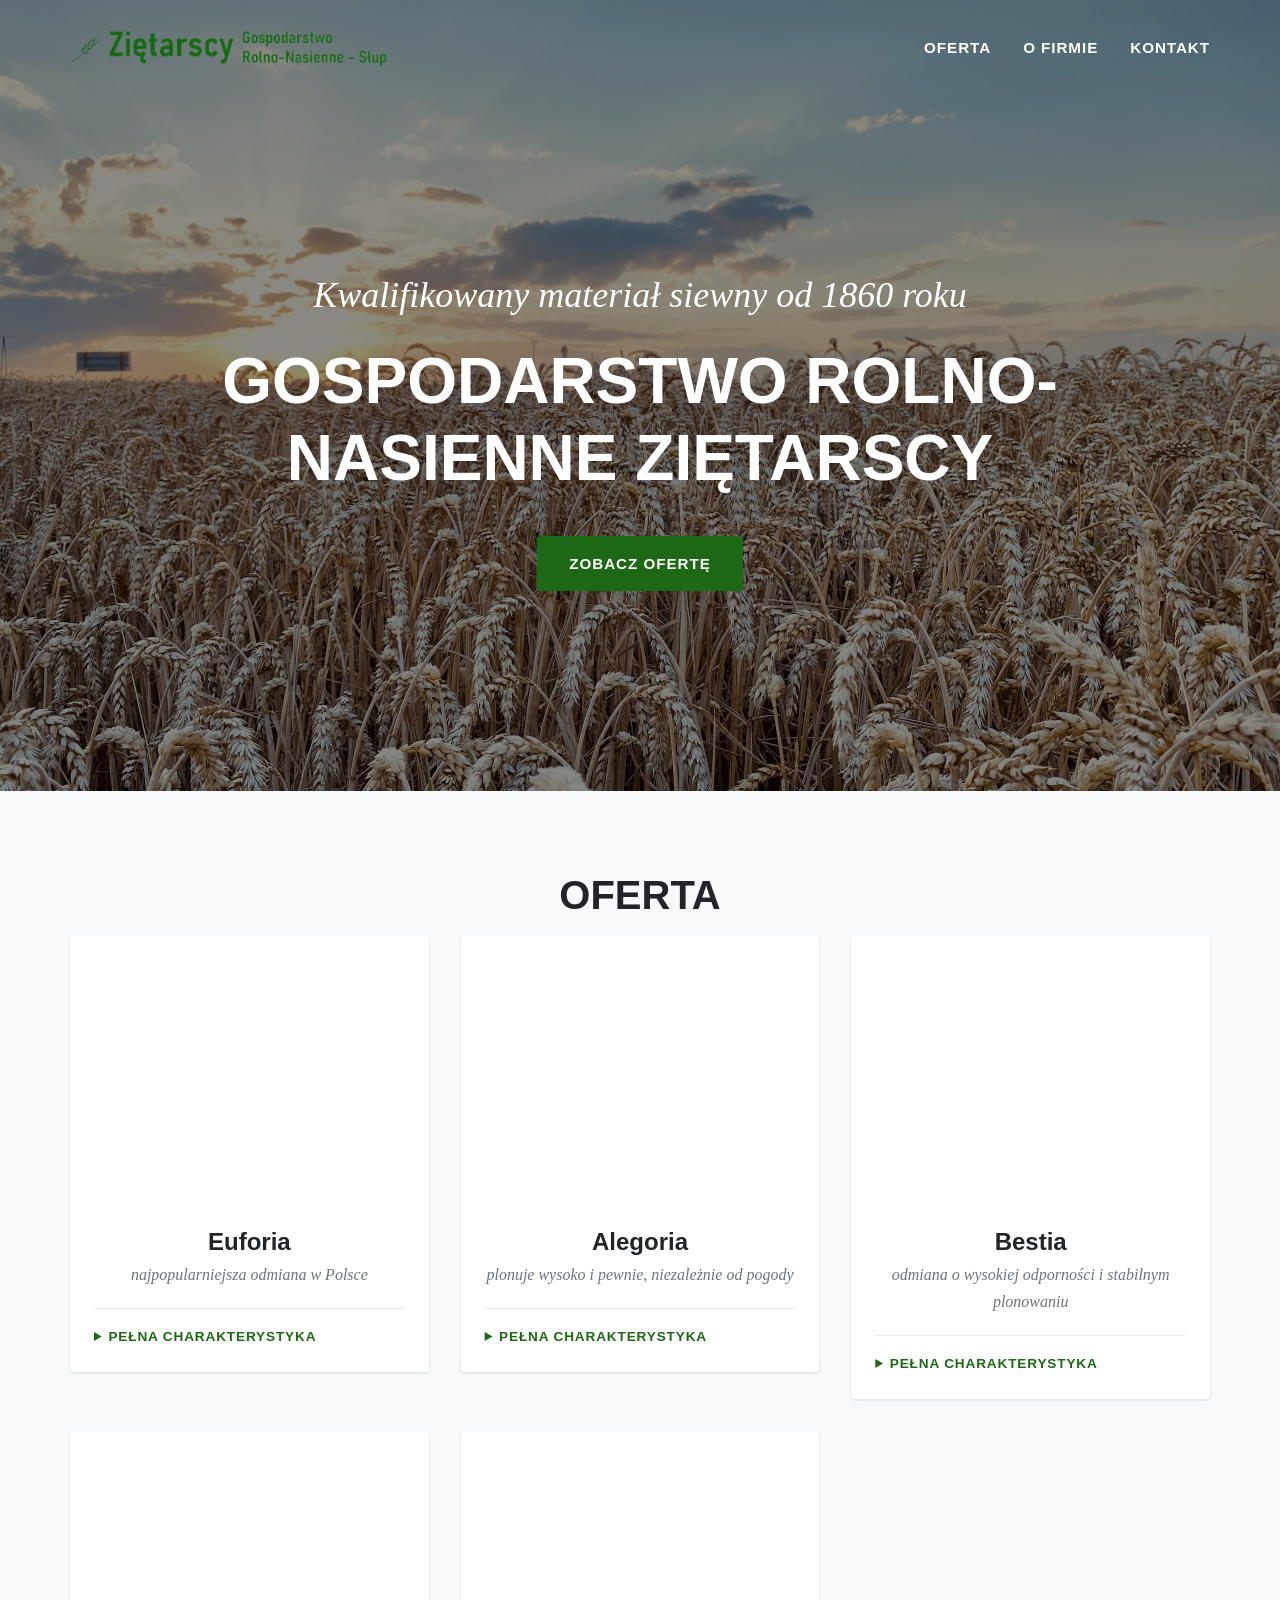
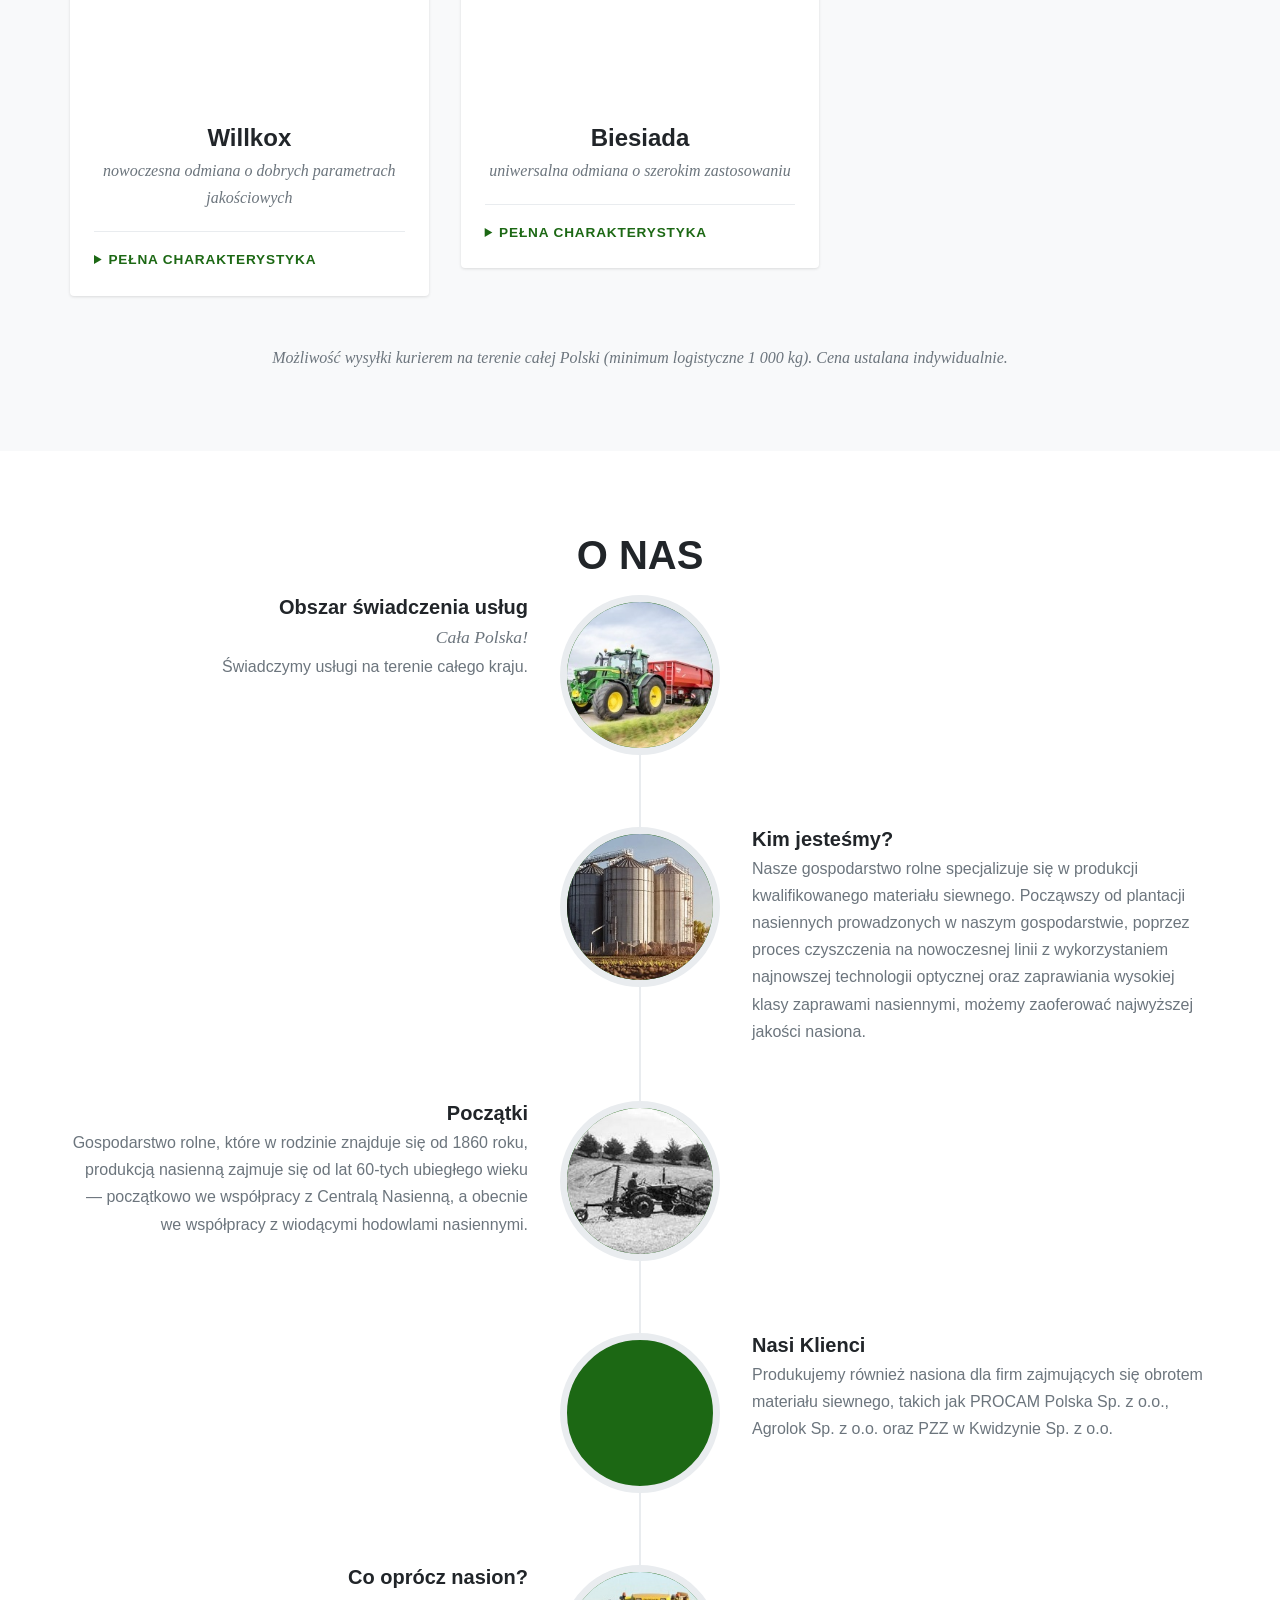
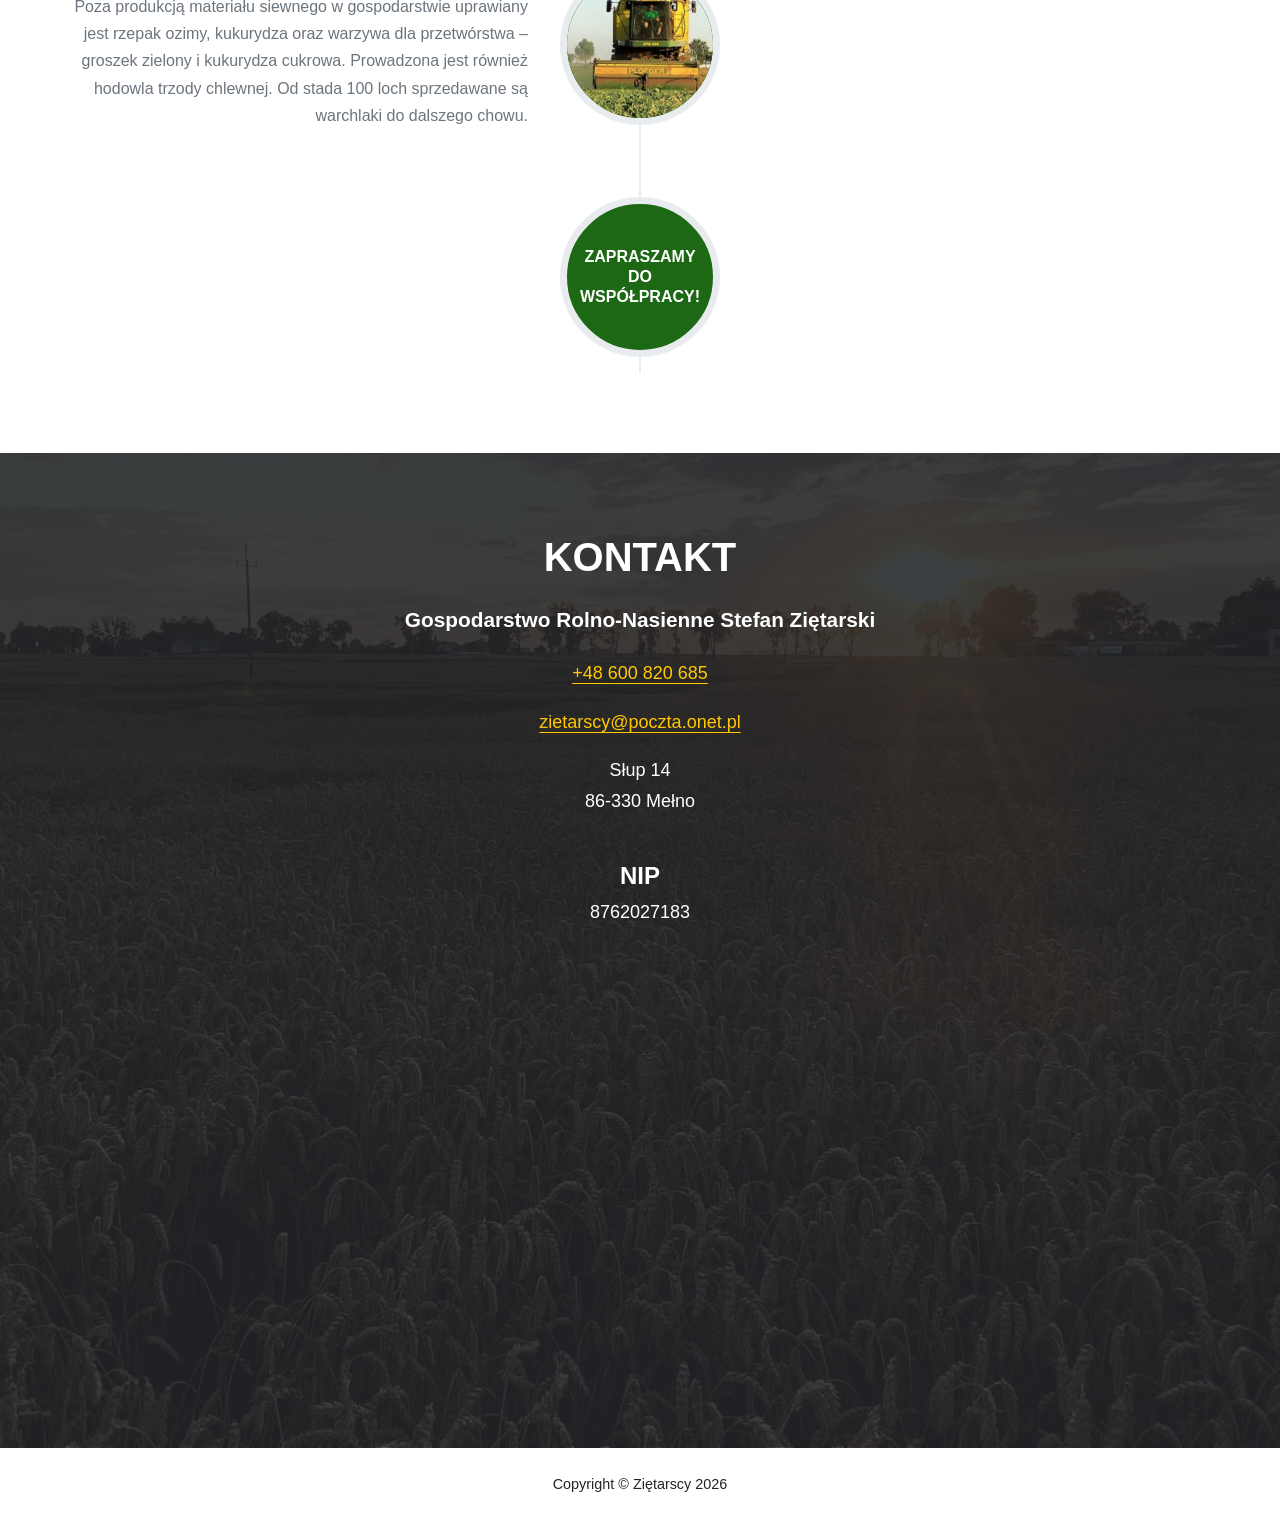
==== sites/client-2/index.html @ 47eb15d1 "Add client-1 and client-2." ====
<!DOCTYPE html>
<html lang="pl">
    <head>
        <meta charset="utf-8" />
        <meta name="viewport" content="width=device-width, initial-scale=1" />
        <meta
            http-equiv="Content-Security-Policy"
            content="default-src 'none'; img-src 'self'; style-src 'self' https://fonts.googleapis.com; font-src https://fonts.gstatic.com; script-src 'sha256-8TZc9z3IlDW+kh1U372kJ5DZhxP2zAfMg1Goc/mY4KI='; frame-src https://www.google.com; base-uri 'none'; form-action 'none'"
        />
        <title>Gospodarstwo Rolno-Nasienne Ziętarscy — kwalifikowany materiał siewny</title>
        <meta
            name="description"
            content="Kwalifikowany materiał siewny pszenicy ozimej — odmiany Euforia, Sova i Alegoria. Gospodarstwo rodzinne od 1860 roku, wysyłka kurierem na terenie całej Polski."
        />
        <link rel="canonical" href="https://nasiona-zietarscy.pl/" />

        <meta property="og:type" content="website" />
        <meta property="og:locale" content="pl_PL" />
        <meta property="og:site_name" content="Gospodarstwo Rolno-Nasienne Ziętarscy" />
        <meta property="og:title" content="Gospodarstwo Rolno-Nasienne Ziętarscy" />
        <meta
            property="og:description"
            content="Kwalifikowany materiał siewny pszenicy ozimej — odmiany Euforia, Sova i Alegoria. Wysyłka na terenie całej Polski."
        />
        <meta property="og:url" content="https://nasiona-zietarscy.pl/" />
        <meta property="og:image" content="https://nasiona-zietarscy.pl/assets/img/hero.jpg" />
        <meta name="twitter:card" content="summary_large_image" />

        <link rel="icon" href="favicon.svg" type="image/svg+xml" />
        <meta name="theme-color" content="#1c6814" />

        <link rel="preconnect" href="https://fonts.googleapis.com" />
        <link rel="preconnect" href="https://fonts.gstatic.com" crossorigin />
        <link
            rel="stylesheet"
            href="https://fonts.googleapis.com/css2?family=Montserrat:wght@400;700&amp;family=Roboto+Slab:wght@400&amp;display=swap"
        />
        <link rel="stylesheet" href="assets/css/styles.css" />
    </head>
    <body id="page-top">
        <a class="skip-link" href="#tresc">Przejdź do treści</a>

        <header class="site-header" id="mainNav">
            <div class="container site-header__inner">
                <a class="brand" href="#page-top">
                    <img
                        src="assets/img/logo.png"
                        width="400"
                        height="45"
                        alt="Gospodarstwo Rolno-Nasienne Ziętarscy"
                    />
                </a>
                <button
                    class="nav-toggle"
                    type="button"
                    aria-expanded="false"
                    aria-controls="mainMenu"
                    aria-label="Otwórz menu"
                >
                    <span>Menu</span>
                    <svg class="nav-toggle__icon" viewBox="0 0 24 24" aria-hidden="true" focusable="false">
                        <path d="M3 6h18M3 12h18M3 18h18" />
                    </svg>
                </button>
                <nav id="mainMenu" class="site-nav" aria-label="Menu główne">
                    <ul>
                        <li><a href="#oferta">Oferta</a></li>
                        <li><a href="#o-firmie">O firmie</a></li>
                        <li><a href="#kontakt">Kontakt</a></li>
                    </ul>
                </nav>
            </div>
        </header>

        <main id="tresc">
            <section class="masthead">
                <div class="container">
                    <p class="masthead__subheading">Kwalifikowany materiał siewny od 1860 roku</p>
                    <h1 class="masthead__heading">Gospodarstwo Rolno-Nasienne Ziętarscy</h1>
                    <a class="btn" href="#oferta">Zobacz ofertę</a>
                </div>
            </section>

            <section class="section section--light" id="oferta">
                <div class="container">
                    <h2 class="section__heading">Oferta</h2>

                    <ul class="offer">
                        <li class="offer__item">
                            <div class="offer__media">
                                <img
                                    src="assets/img/oferta/euforia.jpg"
                                    width="900"
                                    height="675"
                                    loading="lazy"
                                    decoding="async"
                                    alt="Łan pszenicy ozimej odmiany Euforia"
                                />
                            </div>
                            <div class="offer__body">
                                <h3 class="offer__name">Euforia</h3>
                                <p class="offer__lead">najpopularniejsza odmiana w Polsce</p>
                                <details class="offer__details">
                                    <summary>Pełna charakterystyka</summary>
                                    <ul class="offer__specs">
                                        <li>Doskonałe plonowanie</li>
                                        <li>Rewelacyjna zimotrwałość (5,5–6)</li>
                                        <li>Jakość E/A- stabilna także podczas mokrych żniw</li>
                                        <li>Tolerancyjna na wczesny i opóźniony termin siewu</li>
                                        <li>Bardzo dobra odporność na wyleganie</li>
                                        <li>Ziarno ciężkie, dobrze wyrównane</li>
                                        <li>Odporna na porastanie</li>
                                    </ul>
                                </details>
                            </div>
                        </li>

                        <li class="offer__item">
                            <div class="offer__media">
                                <img
                                    src="assets/img/oferta/alegoria.jpg"
                                    width="900"
                                    height="675"
                                    loading="lazy"
                                    decoding="async"
                                    alt="Łan pszenicy ozimej odmiany Alegoria"
                                />
                            </div>
                            <div class="offer__body">
                                <h3 class="offer__name">Alegoria</h3>
                                <p class="offer__lead">plonuje wysoko i pewnie, niezależnie od pogody</p>
                                <details class="offer__details">
                                    <summary>Pełna charakterystyka</summary>
                                    <ul class="offer__specs">
                                        <li>Lider plonowania – numer 1 w intensywnej uprawie w badaniach COBORU 2023</li>
                                        <li>Odporna na kaprysy pogody – świetnie znosi suszę i upały</li>
                                        <li>Zdrowa od kłosa po korzeń – wysoka odporność na choroby zbóż</li>
                                        <li>Mocna słoma, brak wylegania – stabilny zbiór w każdych warunkach</li>
                                        <li>Piękne, grube ziarno – wysoka MTZ i doskonałe parametry jakościowe</li>
                                        <li>Bogata w gluten i białko – idealna dla młynarzy i piekarzy</li>
                                        <li>Prosta w prowadzeniu – stabilny rozwój, równomierne dojrzewanie</li>
                                    </ul>
                                </details>
                            </div>
                        </li>

                        <li class="offer__item">
                            <div class="offer__media">
                                <img
                                    src="assets/img/oferta/bestia.jpg"
                                    width="900"
                                    height="675"
                                    loading="lazy"
                                    decoding="async"
                                    alt="Łan pszenicy ozimej odmiany Bestia"
                                />
                            </div>
                            <div class="offer__body">
                                <h3 class="offer__name">Bestia</h3>
                                <p class="offer__lead">odmiana o wysokiej odporności i stabilnym plonowaniu</p>
                                <details class="offer__details">
                                    <summary>Pełna charakterystyka</summary>
                                    <ul class="offer__specs">
                                        <li>Plon: bardzo wysoki — w doświadczeniach COBORU 2025 osiągnęła 107% wzorca zarówno na A1, jak i A2; w doświadczeniach regionalnych 2024 zdarzały się wyniki nawet 120–140% wzorca</li>
                                        <li>Zimotrwałość: 4/9</li>
                                        <li>MTZ: około 49–51 g, czyli bardzo grube ziarno</li>
                                        <li>Zdrowotność: szczególnie dobrze wygląda rdza żółta (7/9); mączniak, septoriozy i brunatna plamistość są na poziomie około 6/9</li>
                                        <li>Wyleganie: ocena około 3/9</li>
                                        <li>Wysokość: około 102–104 cm</li>
                                        <li>Siew opóźniony: tak, odmiana jest do niego przydatna</li>
                                        <li>Po kukurydzy: również polecana</li>
                                        <li>Chlorotoluron: odporna/tolerancyjna, co daje dodatkową opcję w ochronie herbicydowej</li>
                                    </ul>
                                </details>
                            </div>
                        </li>

                        <li class="offer__item">
                            <div class="offer__media">
                                <img
                                    src="assets/img/oferta/willkox.jpg"
                                    width="900"
                                    height="675"
                                    loading="lazy"
                                    decoding="async"
                                    alt="Łan pszenicy ozimej odmiany Willkox"
                                />
                            </div>
                            <div class="offer__body">
                                <h3 class="offer__name">Willkox</h3>
                                <p class="offer__lead">nowoczesna odmiana o dobrych parametrach jakościowych</p>
                                <details class="offer__details">
                                    <summary>Pełna charakterystyka</summary>
                                    <ul class="offer__specs">
                                        <li>Typ: pszenica ozima, jakościowa A</li>
                                        <li>Płonowanie: bardzo wysokie; w niemieckich doświadczeniach BSA/BSV osiągała wyniki do ok. 11,1 t/ha, a w części lokalizacji ponad wzorzec</li>
                                        <li>Zdrowotność: mocna strona odmiany — szczególnie rdza żółta i mączniak, dobrze wypada też pod względem septoriozy</li>
                                        <li>Wyleganie: dobra odporność</li>
                                        <li>Dojrzewanie: średnie</li>
                                        <li>Krzewienie/kłoszenie: średnie</li>
                                        <li>MTZ: ok. 43,9 g</li>
                                    </ul>
                                </details>
                            </div>
                        </li>

                        <li class="offer__item">
                            <div class="offer__media">
                                <img
                                    src="assets/img/oferta/biesiada.jpg"
                                    width="900"
                                    height="675"
                                    loading="lazy"
                                    decoding="async"
                                    alt="Łan pszenicy ozimej odmiany Biesiada"
                                />
                            </div>
                            <div class="offer__body">
                                <h3 class="offer__name">Biesiada</h3>
                                <p class="offer__lead">uniwersalna odmiana o szerokim zastosowaniu</p>
                                <details class="offer__details">
                                    <summary>Pełna charakterystyka</summary>
                                    <ul class="offer__specs">
                                        <li>Mrozoodporność: 5,5/9 – bardzo wysoka</li>
                                        <li>Grupa A – pszenica jakościowa, młynarsko-piekarska</li>
                                        <li>Wysoka tolerancja na zakwaszenie gleby – duży plus na słabszych stanowiskach</li>
                                        <li>Rośliny ok. 95 cm, ze sprężystą, mocną słomą</li>
                                        <li>Dobra zdrowotność i gen Pch1, związany z odpornością na łamliwość podstawy źdźbła</li>
                                        <li>MTZ ok. 50 g i dobra odporność ziarna na osypywanie</li>
                                        <li>Deklarowana zawartość białka powyżej 13%</li>
                                        <li>Zalecana obsada w terminie optymalnym: 300–350 ziaren/m², czyli orientacyjnie 150–180 kg/ha przy podanym przez hodowcę MTZ</li>
                                    </ul>
                                </details>
                            </div>
                        </li>
                    </ul>

                    <p class="offer__note">
                        Możliwość wysyłki kurierem na terenie całej Polski (minimum logistyczne 1 000 kg). Cena ustalana
                        indywidualnie.
                    </p>
                </div>
            </section>

            <section class="section" id="o-firmie">
                <div class="container">
                    <h2 class="section__heading">O nas</h2>

                    <ul class="timeline">
                        <li class="timeline__item">
                            <div class="timeline__image">
                                <img
                                    src="assets/img/about/1.jpg"
                                    width="240"
                                    height="240"
                                    loading="lazy"
                                    decoding="async"
                                    alt="Pole uprawne gospodarstwa"
                                />
                            </div>
                            <div class="timeline__panel">
                                <h3>Obszar świadczenia usług</h3>
                                <p class="timeline__subheading">Cała Polska!</p>
                                <p>Świadczymy usługi na terenie całego kraju.</p>
                            </div>
                        </li>

                        <li class="timeline__item">
                            <div class="timeline__image">
                                <img
                                    src="assets/img/about/2.jpg"
                                    width="240"
                                    height="240"
                                    loading="lazy"
                                    decoding="async"
                                    alt="Linia czyszczenia materiału siewnego"
                                />
                            </div>
                            <div class="timeline__panel">
                                <h3>Kim jesteśmy?</h3>
                                <p>
                                    Nasze gospodarstwo rolne specjalizuje się w produkcji kwalifikowanego materiału siewnego.
                                    Począwszy od plantacji nasiennych prowadzonych w naszym gospodarstwie, poprzez proces
                                    czyszczenia na nowoczesnej linii z wykorzystaniem najnowszej technologii optycznej oraz
                                    zaprawiania wysokiej klasy zaprawami nasiennymi, możemy zaoferować najwyższej jakości
                                    nasiona.
                                </p>
                            </div>
                        </li>

                        <li class="timeline__item">
                            <div class="timeline__image">
                                <img
                                    src="assets/img/about/3.jpg"
                                    width="240"
                                    height="240"
                                    loading="lazy"
                                    decoding="async"
                                    alt="Zabudowania gospodarstwa"
                                />
                            </div>
                            <div class="timeline__panel">
                                <h3>Początki</h3>
                                <p>
                                    Gospodarstwo rolne, które w rodzinie znajduje się od 1860 roku, produkcją nasienną zajmuje
                                    się od lat 60-tych ubiegłego wieku — początkowo we współpracy z Centralą Nasienną, a
                                    obecnie we współpracy z wiodącymi hodowlami nasiennymi.
                                </p>
                            </div>
                        </li>

                        <li class="timeline__item">
                            <div class="timeline__image">
                                <img
                                    src="assets/img/about/4.jpg"
                                    width="240"
                                    height="240"
                                    loading="lazy"
                                    decoding="async"
                                    alt="Worki z kwalifikowanym materiałem siewnym"
                                />
                            </div>
                            <div class="timeline__panel">
                                <h3>Nasi Klienci</h3>
                                <p>
                                    Produkujemy również nasiona dla firm zajmujących się obrotem materiału siewnego, takich jak
                                    PROCAM Polska Sp. z o.o., Agrolok Sp. z o.o. oraz PZZ w Kwidzynie Sp. z o.o.
                                </p>
                            </div>
                        </li>

                        <li class="timeline__item">
                            <div class="timeline__image">
                                <img
                                    src="assets/img/about/5.jpg"
                                    width="240"
                                    height="240"
                                    loading="lazy"
                                    decoding="async"
                                    alt="Uprawy towarzyszące w gospodarstwie"
                                />
                            </div>
                            <div class="timeline__panel">
                                <h3>Co oprócz nasion?</h3>
                                <p>
                                    Poza produkcją materiału siewnego w gospodarstwie uprawiany jest rzepak ozimy, kukurydza
                                    oraz warzywa dla przetwórstwa – groszek zielony i kukurydza cukrowa. Prowadzona jest
                                    również hodowla trzody chlewnej. Od stada 100 loch sprzedawane są warchlaki do dalszego
                                    chowu.
                                </p>
                            </div>
                        </li>

                        <li class="timeline__item timeline__item--final">
                            <p class="timeline__image timeline__image--text">Zapraszamy do współpracy!</p>
                        </li>
                    </ul>
                </div>
            </section>

            <section class="section section--dark" id="kontakt">
                <div class="container">
                    <h2 class="section__heading">Kontakt</h2>

                    <address class="contact">
                        <p class="contact__name">Gospodarstwo Rolno-Nasienne Stefan Ziętarski</p>
                        <p><a href="tel:+48600820685">+48 600 820 685</a></p>
                        <p><a href="mailto:zietarscy@poczta.onet.pl">zietarscy@poczta.onet.pl</a></p>
                        <p>Słup 14<br />86-330 Mełno</p>
                    </address>

                    <p class="contact__nip"><span>NIP</span> 8762027183</p>

                    <iframe
                        class="contact__map"
                        title="Mapa dojazdu — Gospodarstwo Rolno-Nasienne Ziętarscy, Słup 14, 86-330 Mełno"
                        src="https://www.google.com/maps/embed?pb=!1m18!1m12!1m3!1d223395.69588843483!2d18.939887489796902!3d53.46920288747239!2m3!1f0!2f0!3f0!3m2!1i1024!2i768!4f13.1!3m3!1m2!1s0x471d32e5555227f1%3A0x591401de04b7b78!2sZi%C4%99tarski%20Stefan.%20Gospodarstwo%20rolne!5e0!3m2!1sen!2spl!4v1653855276196!5m2!1sen!2spl"
                        width="100%"
                        height="400"
                        loading="lazy"
                        allowfullscreen
                        referrerpolicy="no-referrer-when-downgrade"
                    ></iframe>
                </div>
            </section>
        </main>

        <footer class="site-footer">
            <div class="container">
                <p>Copyright &copy; Ziętarscy 2026</p>
            </div>
        </footer>

        <script type="application/ld+json">
            {
                "@context": "https://schema.org",
                "@type": "LocalBusiness",
                "name": "Gospodarstwo Rolno-Nasienne Stefan Ziętarski",
                "url": "https://nasiona-zietarscy.pl/",
                "image": "https://nasiona-zietarscy.pl/assets/img/hero.jpg",
                "telephone": "+48600820685",
                "email": "zietarscy@poczta.onet.pl",
                "vatID": "PL8762027183",
                "taxID": "8762027183",
                "address": {
                    "@type": "PostalAddress",
                    "streetAddress": "Słup 14",
                    "postalCode": "86-330",
                    "addressLocality": "Mełno",
                    "addressCountry": "PL"
                },
                "areaServed": "PL",
                "description": "Produkcja kwalifikowanego materiału siewnego pszenicy ozimej."
            }
        </script>

        <script>
            const header = document.getElementById("mainNav");
            const toggle = document.querySelector(".nav-toggle");
            const nav = document.getElementById("mainMenu");
            const links = [...nav.querySelectorAll("a")];

            toggle.addEventListener("click", () => {
                const open = nav.classList.toggle("is-open");
                toggle.setAttribute("aria-expanded", String(open));
                toggle.setAttribute("aria-label", open ? "Zamknij menu" : "Otwórz menu");
            });

            links.forEach((link) =>
                link.addEventListener("click", () => {
                    nav.classList.remove("is-open");
                    toggle.setAttribute("aria-expanded", "false");
                    toggle.setAttribute("aria-label", "Otwórz menu");
                })
            );

            const onScroll = () => header.classList.toggle("is-scrolled", window.scrollY > 100);
            onScroll();
            window.addEventListener("scroll", onScroll, { passive: true });

            const sections = links.map((link) => document.querySelector(link.hash)).filter(Boolean);

            const spy = new IntersectionObserver(
                (entries) => {
                    entries
                        .filter((entry) => entry.isIntersecting)
                        .forEach((entry) => {
                            links.forEach((link) =>
                                link.classList.toggle("is-active", link.hash === `#${entry.target.id}`)
                            );
                        });
                },
                { rootMargin: "-50% 0px -50% 0px" }
            );

            sections.forEach((section) => spy.observe(section));
        </script>
    </body>
</html>
---- sites/client-2/assets/css/styles.css ----
/* Gospodarstwo Rolno-Nasienne Ziętarscy — single stylesheet, no framework */

/* Montserrat + Roboto Slab are loaded from Google Fonts in the page <head>. */

/* ---------- Tokens ---------- */
:root {
    --dark: #212529;
    --green: #1c6814;
    --green-bright: #278f1c;
    --gold: #ffc800;
    --light: #f8f9fa;
    --muted: #6c757d;
    --border: #e9ecef;
    --text: #212529;
    --header-h: 4.5rem;

    --font-head: "Montserrat", -apple-system, BlinkMacSystemFont, "Segoe UI", Roboto, Arial, sans-serif;
    --font-serif: "Roboto Slab", Georgia, "Times New Roman", serif;
}

/* ---------- Base ---------- */
*,
*::before,
*::after {
    box-sizing: border-box;
}

html {
    scroll-behavior: smooth;
    scroll-padding-top: var(--header-h);
    -webkit-text-size-adjust: 100%;
}

body {
    margin: 0;
    font-family: var(--font-head);
    font-size: 1rem;
    line-height: 1.7;
    color: var(--text);
    background: #fff;
    overflow-x: hidden;
}

img {
    max-width: 100%;
    height: auto;
    display: block;
}

a {
    color: var(--green);
}

h1,
h2,
h3 {
    font-family: var(--font-head);
    font-weight: 700;
    line-height: 1.2;
    margin: 0 0 1rem;
}

.container {
    width: min(100% - 2rem, 1140px);
    margin-inline: auto;
}

.skip-link {
    position: absolute;
    left: -9999px;
    top: 0;
    z-index: 200;
    padding: 0.75rem 1.25rem;
    background: var(--gold);
    color: var(--dark);
    font-weight: 700;
    text-decoration: none;
}

.skip-link:focus {
    left: 0;
}

:focus-visible {
    outline: 3px solid var(--gold);
    outline-offset: 3px;
}

.btn {
    display: inline-block;
    padding: 0.9rem 2rem;
    border-radius: 0.2rem;
    background: var(--green);
    color: #fff;
    font-weight: 700;
    font-size: 0.95rem;
    letter-spacing: 0.0625em;
    text-transform: uppercase;
    text-decoration: none;
    transition: background-color 0.2s ease-in-out;
}

.btn:hover {
    background: var(--green-bright);
}

/* ---------- Header ---------- */
.site-header {
    position: fixed;
    inset: 0 0 auto 0;
    z-index: 100;
    background: var(--dark);
    transition: background-color 0.3s ease-in-out, padding 0.3s ease-in-out;
}

.site-header__inner {
    display: flex;
    flex-wrap: wrap;
    align-items: center;
    justify-content: space-between;
    gap: 1rem;
    min-height: var(--header-h);
}

.brand img {
    width: clamp(9rem, 45vw, 13rem);
    height: auto;
    transition: height 0.3s ease-in-out;
}

.nav-toggle {
    display: inline-flex;
    align-items: center;
    gap: 0.5rem;
    padding: 0.6rem 0.9rem;
    border: 0;
    border-radius: 0.2rem;
    background: var(--green);
    color: #fff;
    font: inherit;
    font-size: 0.8rem;
    font-weight: 700;
    text-transform: uppercase;
    cursor: pointer;
}

.nav-toggle__icon {
    width: 1.1rem;
    height: 1.1rem;
    fill: none;
    stroke: currentColor;
    stroke-width: 2;
    stroke-linecap: round;
}

.site-nav {
    display: none;
    flex-basis: 100%;
}

.site-nav.is-open {
    display: block;
}

.site-nav ul {
    list-style: none;
    margin: 0;
    padding: 0 0 1rem;
}

.site-nav a {
    display: block;
    padding: 0.75rem 0;
    color: #fff;
    font-weight: 700;
    font-size: 0.95rem;
    letter-spacing: 0.0625em;
    text-transform: uppercase;
    text-decoration: none;
    transition: color 0.2s ease-in-out;
}

.site-nav a:hover,
.site-nav a.is-active {
    color: var(--gold);
}

@media (min-width: 62em) {
    .site-header {
        background: transparent;
        padding-block: 0.75rem;
    }

    .site-header.is-scrolled {
        background: var(--dark);
        padding-block: 0;
    }

    .brand img {
        width: auto;
        height: 2.25rem;
    }

    .site-header.is-scrolled .brand img {
        height: 1.75rem;
    }

    .nav-toggle {
        display: none;
    }

    .site-nav {
        display: block;
        flex-basis: auto;
    }

    .site-nav ul {
        display: flex;
        gap: 2rem;
        padding: 0;
    }

    .site-nav a {
        padding: 0;
    }
}

/* ---------- Masthead ---------- */
.masthead {
    padding: calc(var(--header-h) + 5rem) 0 5rem;
    text-align: center;
    color: #fff;
    background-color: var(--dark);
    background-image: linear-gradient(rgb(0 0 0 / 45%), rgb(0 0 0 / 45%)), url("../img/hero.jpg");
    background-position: center;
    background-size: cover;
}

.masthead__subheading {
    margin: 0 0 1.5rem;
    font-family: var(--font-serif);
    font-style: italic;
    font-size: clamp(1.15rem, 3vw, 2.25rem);
    line-height: 1.3;
}

.masthead__heading {
    margin: 0 0 2.5rem;
    font-size: clamp(1.9rem, 6vw, 4rem);
    text-transform: uppercase;
}

@media (min-width: 62em) {
    .masthead {
        padding: 17rem 0 12.5rem;
    }
}

/* ---------- Sections ---------- */
.section {
    padding: 5rem 0;
}

.section--light {
    background: var(--light);
}

.section__heading {
    margin: 0 0 1rem;
    font-size: clamp(1.75rem, 4vw, 2.5rem);
    text-align: center;
    text-transform: uppercase;
}

/* ---------- Offer ---------- */
.offer {
    display: grid;
    grid-template-columns: repeat(auto-fit, minmax(min(100%, 18rem), 1fr));
    /* start, not stretch: expanding one card must not pad out its row neighbours */
    align-items: start;
    gap: 2rem;
    margin: 0;
    padding: 0;
    list-style: none;
}

.offer__item {
    position: relative;
    display: flex;
    flex-direction: column;
    cursor: pointer;
    background: #fff;
    border-radius: 0.25rem;
    overflow: hidden;
    box-shadow: 0 1px 3px rgb(0 0 0 / 12%);
}

/* clips the hover zoom so it cannot spill onto the card text */
.offer__media {
    overflow: hidden;
}

.offer__item img {
    width: 100%;
    aspect-ratio: 4 / 3;
    object-fit: cover;
    transition: transform 0.3s ease-in-out;
}

.offer__item:hover img {
    transform: scale(1.04);
}

.offer__body {
    padding: 1.5rem;
}

.offer__name {
    margin: 0 0 0.25rem;
    font-size: 1.5rem;
    text-align: center;
}

.offer__lead {
    margin: 0 0 1.25rem;
    font-family: var(--font-serif);
    font-style: italic;
    color: var(--muted);
    text-align: center;
}

.offer__details {
    border-top: 1px solid var(--border);
    padding-top: 1rem;
}

.offer__details summary {
    cursor: pointer;
    font-weight: 700;
    font-size: 0.85rem;
    letter-spacing: 0.0625em;
    text-transform: uppercase;
    color: var(--green);
}

/* stretches the summary's hit area over the whole card, so any click toggles it */
.offer__details summary::after {
    content: '';
    position: absolute;
    inset: 0;
}

.offer__item:hover summary,
.offer__details summary:focus-visible {
    color: var(--green-bright);
}

.offer__specs {
    /* lifted above the card-wide hit area so the text stays selectable */
    position: relative;
    z-index: 1;
    margin: 1rem 0 0;
    padding-left: 1.25rem;
    font-size: 0.95rem;
    cursor: auto;
}

.offer__specs li::marker {
    color: var(--green);
}

.offer__specs li + li {
    margin-top: 0.5rem;
}

.offer__note {
    margin: 3rem 0 0;
    font-family: var(--font-serif);
    font-style: italic;
    text-align: center;
    color: var(--muted);
}

/* ---------- Timeline ---------- */
.timeline {
    position: relative;
    margin: 0;
    padding: 0;
    list-style: none;
}

.timeline::before {
    content: "";
    position: absolute;
    top: 0;
    bottom: 0;
    left: 2.5rem;
    width: 2px;
    margin-left: -1px;
    background: var(--border);
}

.timeline__item {
    position: relative;
    min-height: 5rem;
    margin-bottom: 3rem;
    padding-left: 6.5rem;
}

.timeline__item:last-child {
    margin-bottom: 0;
}

.timeline__image {
    position: absolute;
    top: 0;
    left: 0;
    width: 5rem;
    height: 5rem;
    border: 7px solid var(--border);
    border-radius: 50%;
    overflow: hidden;
    background: var(--green);
}

.timeline__image img {
    width: 100%;
    height: 100%;
    object-fit: cover;
}

.timeline__panel h3 {
    margin: 0 0 0.25rem;
    font-size: 1.25rem;
}

.timeline__subheading {
    margin: 0 0 0.75rem;
    font-family: var(--font-serif);
    font-style: italic;
    color: var(--green);
    font-size: 1.1rem;
}

.timeline__panel p {
    margin: 0;
    color: var(--muted);
}

.timeline__item--final {
    padding-left: 0;
}

.timeline__image--text {
    position: static;
    display: flex;
    align-items: center;
    justify-content: center;
    width: 8rem;
    height: 8rem;
    margin: 0;
    padding: 0.5rem;
    color: #fff;
    font-weight: 700;
    font-size: 0.85rem;
    line-height: 1.25;
    text-align: center;
    text-transform: uppercase;
}

@media (min-width: 48em) {
    .timeline::before {
        left: 50%;
    }

    .timeline__item {
        display: flex;
        min-height: 11rem;
        margin-bottom: 3.5rem;
        padding-left: 0;
    }

    .timeline__image {
        left: 50%;
        width: 10rem;
        height: 10rem;
        transform: translateX(-50%);
    }

    .timeline__panel {
        width: calc(50% - 7rem);
    }

    .timeline__item:nth-child(odd) .timeline__panel {
        margin-right: auto;
        text-align: right;
    }

    .timeline__item:nth-child(even) .timeline__panel {
        margin-left: auto;
        text-align: left;
    }

    .timeline__item--final {
        justify-content: center;
    }

    .timeline__image--text {
        width: 10rem;
        height: 10rem;
        border: 7px solid var(--border);
        border-radius: 50%;
        background: var(--green);
        transform: none;
        font-size: 1rem;
    }
}

/* ---------- Contact ---------- */
.section--dark {
    color: #fff;
    text-align: center;
    background-color: var(--dark);
    background-image: linear-gradient(rgb(33 37 41 / 88%), rgb(33 37 41 / 88%)), url("../img/kontakt-bg.jpg");
    background-position: center;
    background-size: cover;
}

.contact {
    font-style: normal;
    font-size: 1.125rem;
}

.contact__name {
    font-weight: 700;
    font-size: 1.3rem;
}

.contact a {
    color: var(--gold);
    text-decoration-thickness: 1px;
    text-underline-offset: 0.2em;
}

.contact__nip {
    margin: 2.5rem 0;
    font-size: 1.125rem;
}

.contact__nip span {
    display: block;
    font-weight: 700;
    font-size: 1.5rem;
    text-transform: uppercase;
}

.contact__map {
    display: block;
    width: 100%;
    height: 400px;
    border: 0;
}

/* ---------- Footer ---------- */
.site-footer {
    padding: 1.5rem 0;
    font-size: 0.9rem;
    text-align: center;
    background: #fff;
}

.site-footer p {
    margin: 0;
}

@media (prefers-reduced-motion: reduce) {
    html {
        scroll-behavior: auto;
    }

    *,
    *::before,
    *::after {
        animation-duration: 0.01ms !important;
        transition-duration: 0.01ms !important;
    }
}
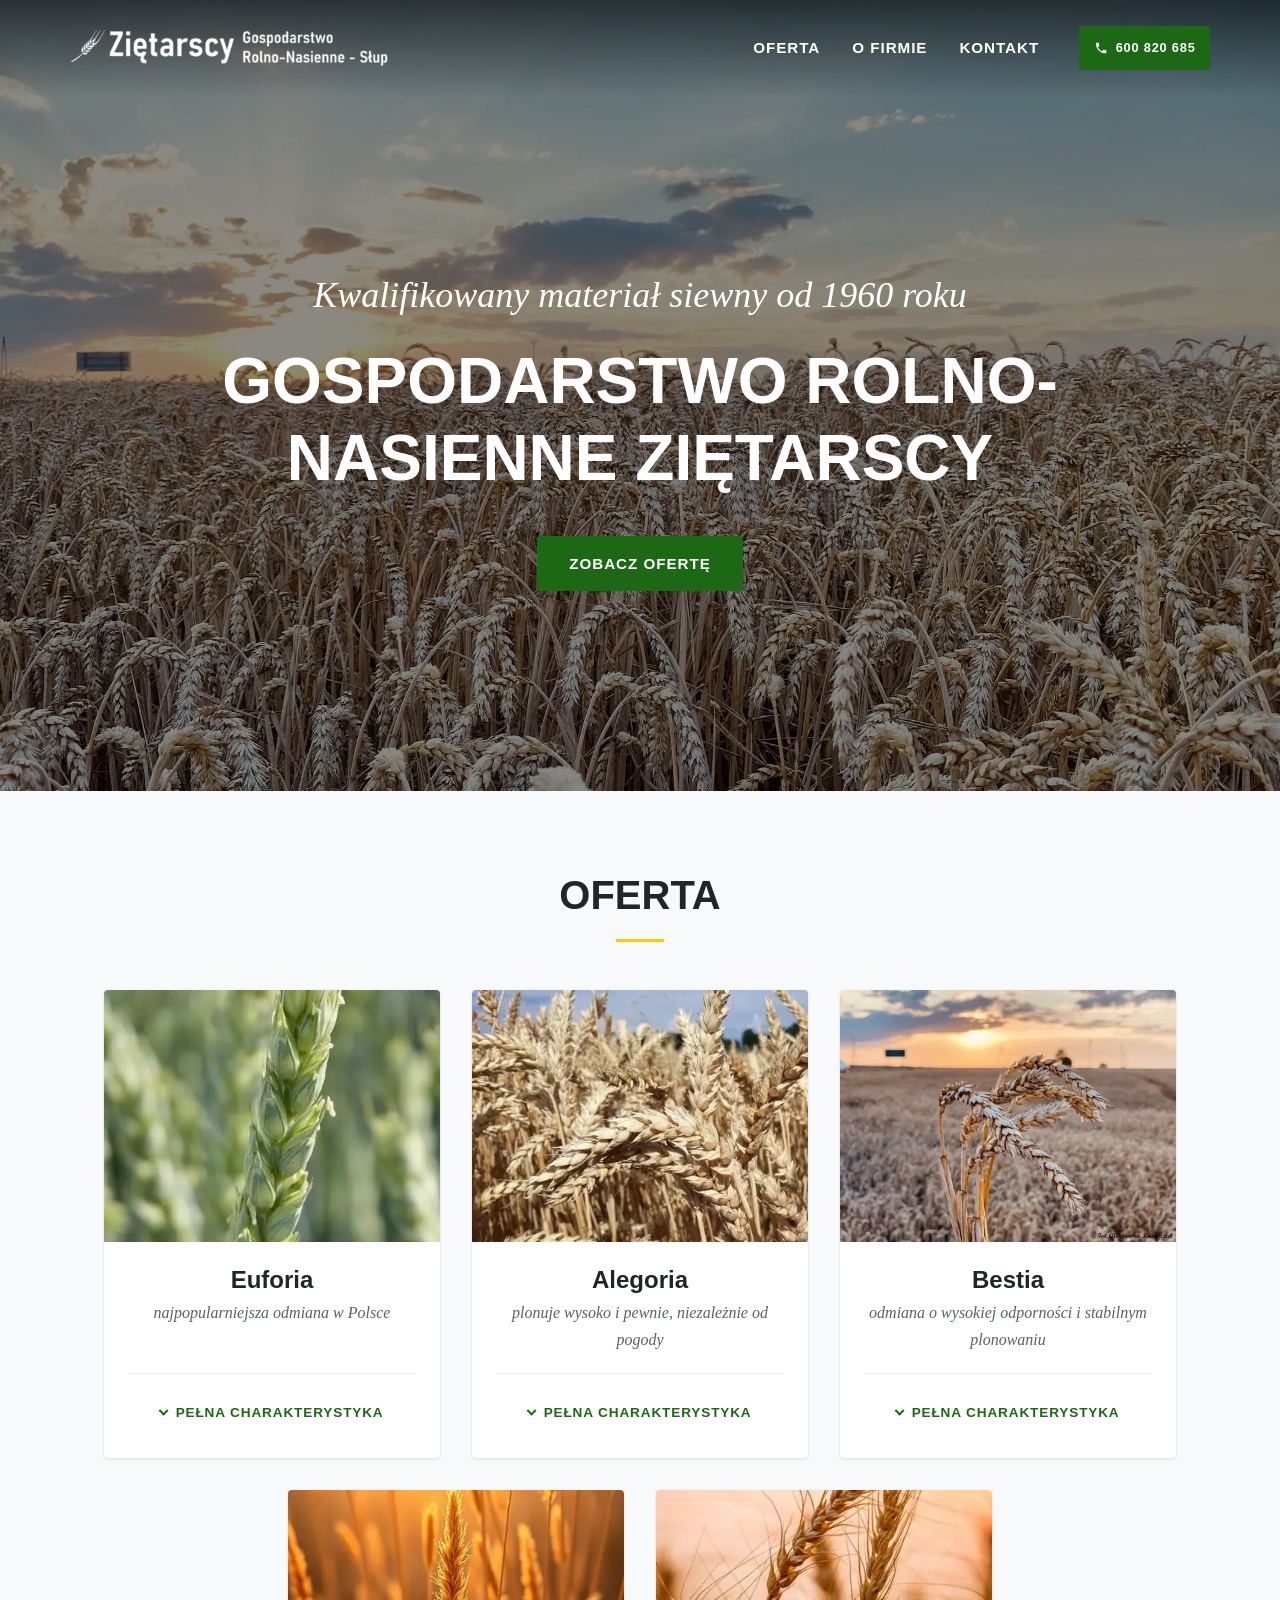
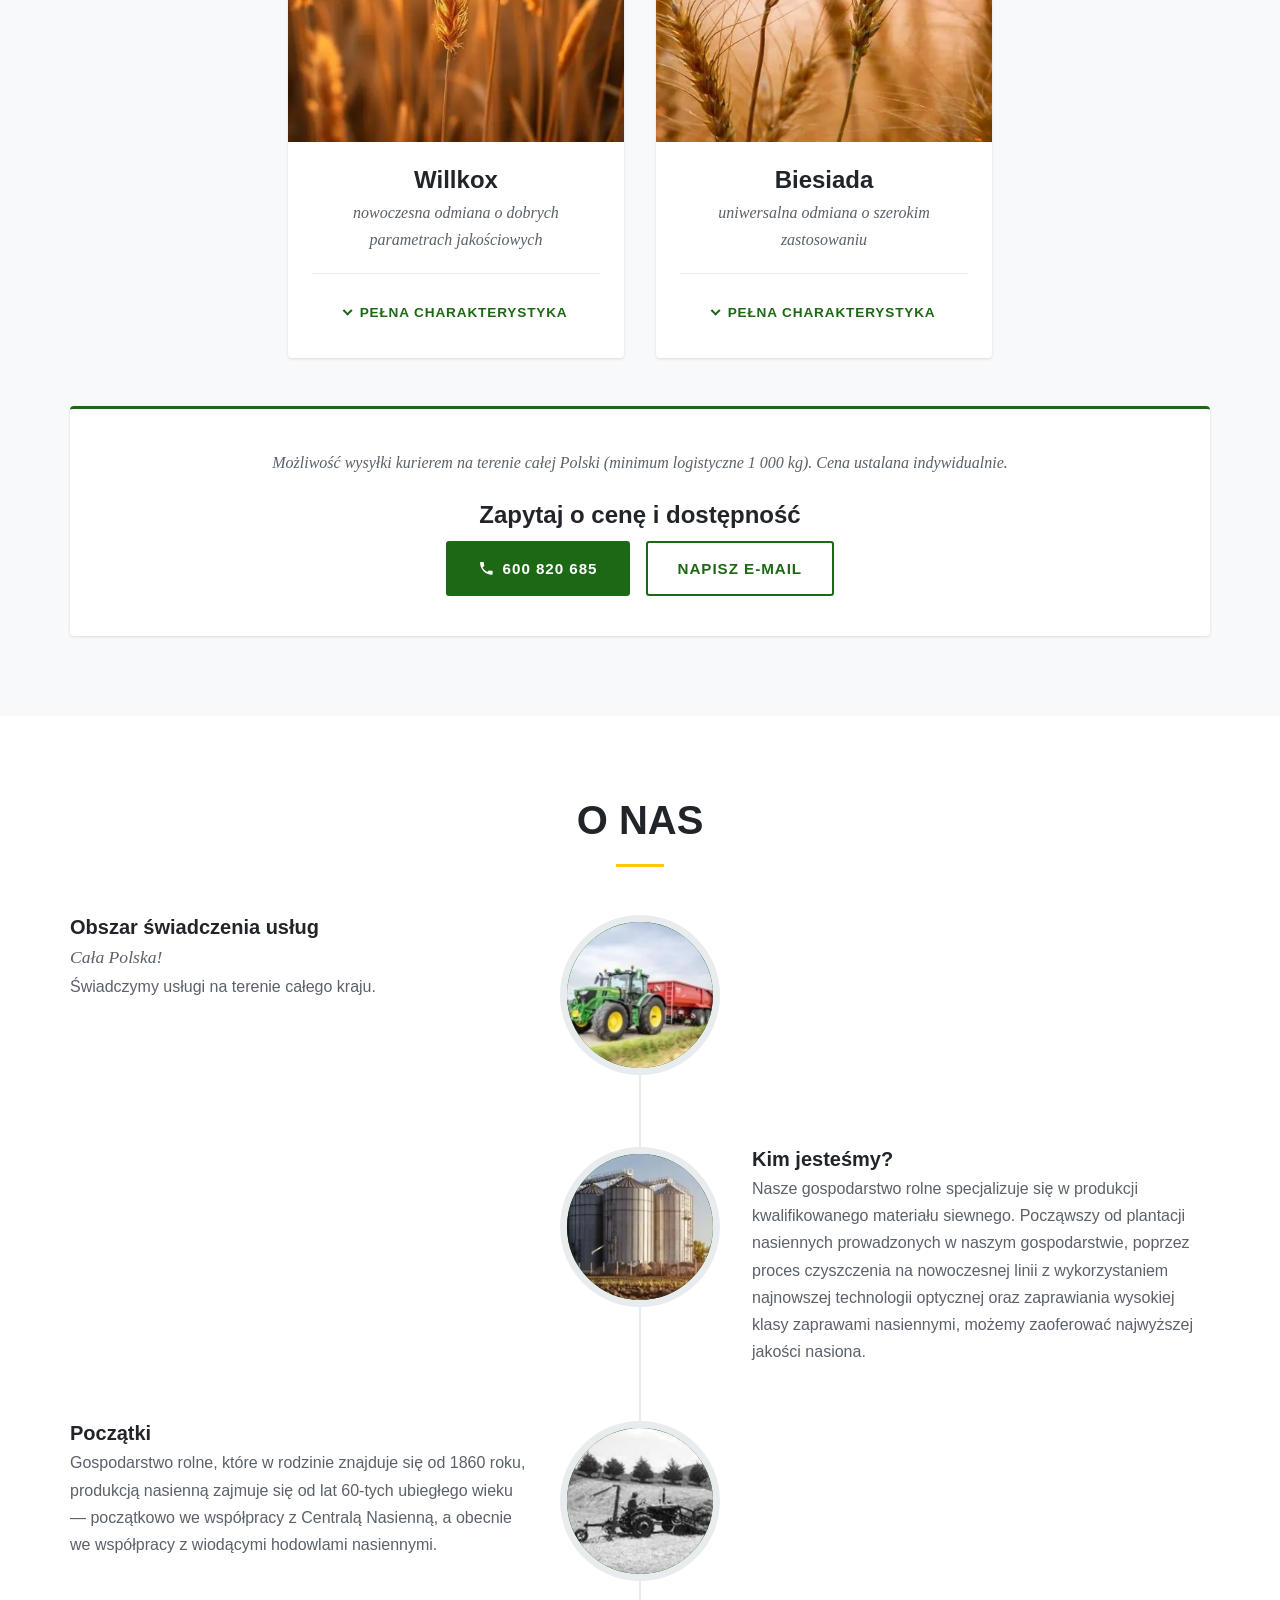
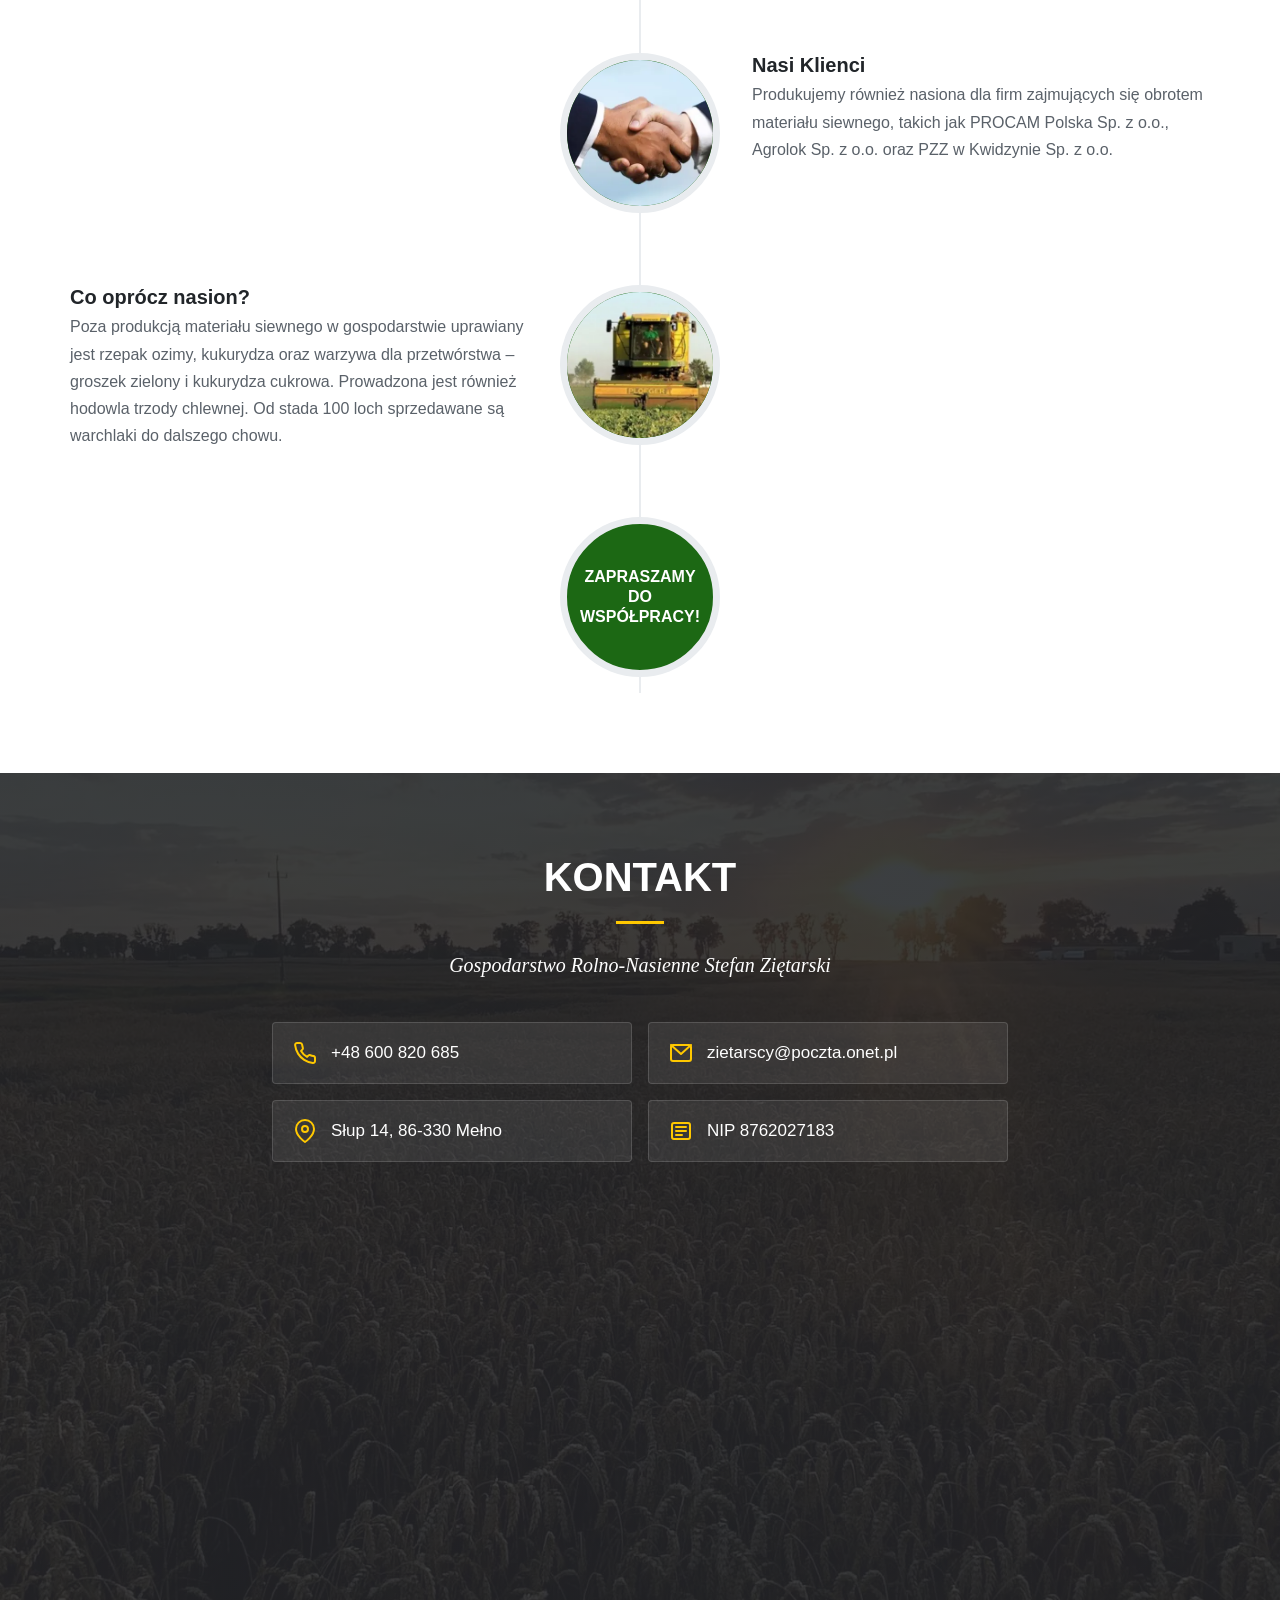
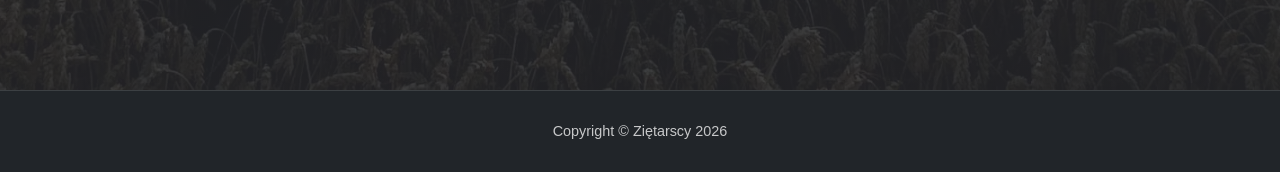
==== commit f012fd05: "Improve UX for client-2" ====
--- a/sites/client-2/index.html
+++ b/sites/client-2/index.html
@@ -29,6 +29,8 @@
         <link rel="icon" href="favicon.svg" type="image/svg+xml" />
         <meta name="theme-color" content="#1c6814" />
 
+        <link rel="preload" as="image" href="assets/img/hero.webp" type="image/webp" fetchpriority="high" />
+
         <link rel="preconnect" href="https://fonts.googleapis.com" />
         <link rel="preconnect" href="https://fonts.gstatic.com" crossorigin />
         <link
@@ -43,12 +45,15 @@
         <header class="site-header" id="mainNav">
             <div class="container site-header__inner">
                 <a class="brand" href="#page-top">
-                    <img
-                        src="assets/img/logo.png"
-                        width="400"
-                        height="45"
-                        alt="Gospodarstwo Rolno-Nasienne Ziętarscy"
-                    />
+                    <picture>
+                        <source type="image/webp" srcset="assets/img/logo-light.webp" />
+                        <img
+                            src="assets/img/logo-light.png"
+                            width="416"
+                            height="47"
+                            alt="Gospodarstwo Rolno-Nasienne Ziętarscy"
+                        />
+                    </picture>
                 </a>
                 <button
                     class="nav-toggle"
@@ -57,11 +62,19 @@
                     aria-controls="mainMenu"
                     aria-label="Otwórz menu"
                 >
-                    <span>Menu</span>
+                    <span class="nav-toggle__label">Menu</span>
                     <svg class="nav-toggle__icon" viewBox="0 0 24 24" aria-hidden="true" focusable="false">
                         <path d="M3 6h18M3 12h18M3 18h18" />
                     </svg>
                 </button>
+                <a class="btn header-phone" href="tel:+48600820685" aria-label="Zadzwoń: 600 820 685">
+                    <svg class="btn__icon" viewBox="0 0 24 24" aria-hidden="true" focusable="false">
+                        <path
+                            d="M6.6 10.8a15.1 15.1 0 0 0 6.6 6.6l2.2-2.2a1 1 0 0 1 1-.24 11.4 11.4 0 0 0 3.6.58 1 1 0 0 1 1 1V20a1 1 0 0 1-1 1A17 17 0 0 1 3 4a1 1 0 0 1 1-1h3.5a1 1 0 0 1 1 1 11.4 11.4 0 0 0 .58 3.6 1 1 0 0 1-.25 1z"
+                        />
+                    </svg>
+                    <span class="header-phone__label">600 820 685</span>
+                </a>
                 <nav id="mainMenu" class="site-nav" aria-label="Menu główne">
                     <ul>
                         <li><a href="#oferta">Oferta</a></li>
@@ -75,7 +88,7 @@
         <main id="tresc">
             <section class="masthead">
                 <div class="container">
-                    <p class="masthead__subheading">Kwalifikowany materiał siewny od 1860 roku</p>
+                    <p class="masthead__subheading">Kwalifikowany materiał siewny od 1960 roku</p>
                     <h1 class="masthead__heading">Gospodarstwo Rolno-Nasienne Ziętarscy</h1>
                     <a class="btn" href="#oferta">Zobacz ofertę</a>
                 </div>
@@ -88,14 +101,29 @@
                     <ul class="offer">
                         <li class="offer__item">
                             <div class="offer__media">
-                                <img
-                                    src="assets/img/oferta/euforia.jpg"
-                                    width="900"
-                                    height="675"
-                                    loading="lazy"
-                                    decoding="async"
-                                    alt="Łan pszenicy ozimej odmiany Euforia"
-                                />
+                                <picture>
+                                    <source
+                                        type="image/webp"
+                                        sizes="(min-width: 48em) 22rem, 92vw"
+                                        srcset="
+                                            assets/img/oferta/euforia-450.webp 450w,
+                                            assets/img/oferta/euforia-600.webp 600w
+                                        "
+                                    />
+                                    <img
+                                        src="assets/img/oferta/euforia-600.jpg"
+                                        sizes="(min-width: 48em) 22rem, 92vw"
+                                        srcset="
+                                            assets/img/oferta/euforia-450.jpg 450w,
+                                            assets/img/oferta/euforia-600.jpg 600w
+                                        "
+                                        width="900"
+                                        height="675"
+                                        loading="lazy"
+                                        decoding="async"
+                                        alt="Łan pszenicy ozimej odmiany Euforia"
+                                    />
+                                </picture>
                             </div>
                             <div class="offer__body">
                                 <h3 class="offer__name">Euforia</h3>
@@ -117,14 +145,29 @@
 
                         <li class="offer__item">
                             <div class="offer__media">
-                                <img
-                                    src="assets/img/oferta/alegoria.jpg"
-                                    width="900"
-                                    height="675"
-                                    loading="lazy"
-                                    decoding="async"
-                                    alt="Łan pszenicy ozimej odmiany Alegoria"
-                                />
+                                <picture>
+                                    <source
+                                        type="image/webp"
+                                        sizes="(min-width: 48em) 22rem, 92vw"
+                                        srcset="
+                                            assets/img/oferta/alegoria-450.webp 450w,
+                                            assets/img/oferta/alegoria-600.webp 600w
+                                        "
+                                    />
+                                    <img
+                                        src="assets/img/oferta/alegoria-600.jpg"
+                                        sizes="(min-width: 48em) 22rem, 92vw"
+                                        srcset="
+                                            assets/img/oferta/alegoria-450.jpg 450w,
+                                            assets/img/oferta/alegoria-600.jpg 600w
+                                        "
+                                        width="900"
+                                        height="675"
+                                        loading="lazy"
+                                        decoding="async"
+                                        alt="Łan pszenicy ozimej odmiany Alegoria"
+                                    />
+                                </picture>
                             </div>
                             <div class="offer__body">
                                 <h3 class="offer__name">Alegoria</h3>
@@ -146,14 +189,29 @@
 
                         <li class="offer__item">
                             <div class="offer__media">
-                                <img
-                                    src="assets/img/oferta/bestia.jpg"
-                                    width="900"
-                                    height="675"
-                                    loading="lazy"
-                                    decoding="async"
-                                    alt="Łan pszenicy ozimej odmiany Bestia"
-                                />
+                                <picture>
+                                    <source
+                                        type="image/webp"
+                                        sizes="(min-width: 48em) 22rem, 92vw"
+                                        srcset="
+                                            assets/img/oferta/bestia-450.webp 450w,
+                                            assets/img/oferta/bestia-900.webp 900w
+                                        "
+                                    />
+                                    <img
+                                        src="assets/img/oferta/bestia-900.jpg"
+                                        sizes="(min-width: 48em) 22rem, 92vw"
+                                        srcset="
+                                            assets/img/oferta/bestia-450.jpg 450w,
+                                            assets/img/oferta/bestia-900.jpg 900w
+                                        "
+                                        width="900"
+                                        height="675"
+                                        loading="lazy"
+                                        decoding="async"
+                                        alt="Łan pszenicy ozimej odmiany Bestia"
+                                    />
+                                </picture>
                             </div>
                             <div class="offer__body">
                                 <h3 class="offer__name">Bestia</h3>
@@ -177,14 +235,29 @@
 
                         <li class="offer__item">
                             <div class="offer__media">
-                                <img
-                                    src="assets/img/oferta/willkox.jpg"
-                                    width="900"
-                                    height="675"
-                                    loading="lazy"
-                                    decoding="async"
-                                    alt="Łan pszenicy ozimej odmiany Willkox"
-                                />
+                                <picture>
+                                    <source
+                                        type="image/webp"
+                                        sizes="(min-width: 48em) 22rem, 92vw"
+                                        srcset="
+                                            assets/img/oferta/willkox-450.webp 450w,
+                                            assets/img/oferta/willkox-768.webp 768w
+                                        "
+                                    />
+                                    <img
+                                        src="assets/img/oferta/willkox-768.jpg"
+                                        sizes="(min-width: 48em) 22rem, 92vw"
+                                        srcset="
+                                            assets/img/oferta/willkox-450.jpg 450w,
+                                            assets/img/oferta/willkox-768.jpg 768w
+                                        "
+                                        width="900"
+                                        height="675"
+                                        loading="lazy"
+                                        decoding="async"
+                                        alt="Łan pszenicy ozimej odmiany Willkox"
+                                    />
+                                </picture>
                             </div>
                             <div class="offer__body">
                                 <h3 class="offer__name">Willkox</h3>
@@ -206,14 +279,29 @@
 
                         <li class="offer__item">
                             <div class="offer__media">
-                                <img
-                                    src="assets/img/oferta/biesiada.jpg"
-                                    width="900"
-                                    height="675"
-                                    loading="lazy"
-                                    decoding="async"
-                                    alt="Łan pszenicy ozimej odmiany Biesiada"
-                                />
+                                <picture>
+                                    <source
+                                        type="image/webp"
+                                        sizes="(min-width: 48em) 22rem, 92vw"
+                                        srcset="
+                                            assets/img/oferta/biesiada-450.webp 450w,
+                                            assets/img/oferta/biesiada-626.webp 626w
+                                        "
+                                    />
+                                    <img
+                                        src="assets/img/oferta/biesiada-626.jpg"
+                                        sizes="(min-width: 48em) 22rem, 92vw"
+                                        srcset="
+                                            assets/img/oferta/biesiada-450.jpg 450w,
+                                            assets/img/oferta/biesiada-626.jpg 626w
+                                        "
+                                        width="900"
+                                        height="675"
+                                        loading="lazy"
+                                        decoding="async"
+                                        alt="Łan pszenicy ozimej odmiany Biesiada"
+                                    />
+                                </picture>
                             </div>
                             <div class="offer__body">
                                 <h3 class="offer__name">Biesiada</h3>
@@ -235,10 +323,24 @@
                         </li>
                     </ul>
 
-                    <p class="offer__note">
-                        Możliwość wysyłki kurierem na terenie całej Polski (minimum logistyczne 1 000 kg). Cena ustalana
-                        indywidualnie.
-                    </p>
+                    <div class="offer__cta">
+                        <p class="offer__note">
+                            Możliwość wysyłki kurierem na terenie całej Polski (minimum logistyczne 1 000 kg). Cena ustalana
+                            indywidualnie.
+                        </p>
+                        <h3 class="offer__cta-heading">Zapytaj o cenę i dostępność</h3>
+                        <p class="offer__cta-actions">
+                            <a class="btn" href="tel:+48600820685">
+                                <svg class="btn__icon" viewBox="0 0 24 24" aria-hidden="true" focusable="false">
+                                    <path
+                                        d="M6.6 10.8a15.1 15.1 0 0 0 6.6 6.6l2.2-2.2a1 1 0 0 1 1-.24 11.4 11.4 0 0 0 3.6.58 1 1 0 0 1 1 1V20a1 1 0 0 1-1 1A17 17 0 0 1 3 4a1 1 0 0 1 1-1h3.5a1 1 0 0 1 1 1 11.4 11.4 0 0 0 .58 3.6 1 1 0 0 1-.25 1z"
+                                    />
+                                </svg>
+                                <span>600 820 685</span>
+                            </a>
+                            <a class="btn btn--ghost" href="mailto:zietarscy@poczta.onet.pl">Napisz e-mail</a>
+                        </p>
+                    </div>
                 </div>
             </section>
 
@@ -249,14 +351,17 @@
                     <ul class="timeline">
                         <li class="timeline__item">
                             <div class="timeline__image">
-                                <img
-                                    src="assets/img/about/1.jpg"
-                                    width="240"
-                                    height="240"
-                                    loading="lazy"
-                                    decoding="async"
-                                    alt="Pole uprawne gospodarstwa"
-                                />
+                                <picture>
+                                    <source type="image/webp" srcset="assets/img/about/1.webp" />
+                                    <img
+                                        src="assets/img/about/1.jpg"
+                                        width="320"
+                                        height="320"
+                                        loading="lazy"
+                                        decoding="async"
+                                        alt="Pole uprawne gospodarstwa"
+                                    />
+                                </picture>
                             </div>
                             <div class="timeline__panel">
                                 <h3>Obszar świadczenia usług</h3>
@@ -267,14 +372,17 @@
 
                         <li class="timeline__item">
                             <div class="timeline__image">
-                                <img
-                                    src="assets/img/about/2.jpg"
-                                    width="240"
-                                    height="240"
-                                    loading="lazy"
-                                    decoding="async"
-                                    alt="Linia czyszczenia materiału siewnego"
-                                />
+                                <picture>
+                                    <source type="image/webp" srcset="assets/img/about/2.webp" />
+                                    <img
+                                        src="assets/img/about/2.jpg"
+                                        width="320"
+                                        height="320"
+                                        loading="lazy"
+                                        decoding="async"
+                                        alt="Linia czyszczenia materiału siewnego"
+                                    />
+                                </picture>
                             </div>
                             <div class="timeline__panel">
                                 <h3>Kim jesteśmy?</h3>
@@ -290,14 +398,17 @@
 
                         <li class="timeline__item">
                             <div class="timeline__image">
-                                <img
-                                    src="assets/img/about/3.jpg"
-                                    width="240"
-                                    height="240"
-                                    loading="lazy"
-                                    decoding="async"
-                                    alt="Zabudowania gospodarstwa"
-                                />
+                                <picture>
+                                    <source type="image/webp" srcset="assets/img/about/3.webp" />
+                                    <img
+                                        src="assets/img/about/3.jpg"
+                                        width="320"
+                                        height="320"
+                                        loading="lazy"
+                                        decoding="async"
+                                        alt="Zabudowania gospodarstwa"
+                                    />
+                                </picture>
                             </div>
                             <div class="timeline__panel">
                                 <h3>Początki</h3>
@@ -311,14 +422,17 @@
 
                         <li class="timeline__item">
                             <div class="timeline__image">
-                                <img
-                                    src="assets/img/about/4.jpg"
-                                    width="240"
-                                    height="240"
-                                    loading="lazy"
-                                    decoding="async"
-                                    alt="Worki z kwalifikowanym materiałem siewnym"
-                                />
+                                <picture>
+                                    <source type="image/webp" srcset="assets/img/about/4.webp" />
+                                    <img
+                                        src="assets/img/about/4.jpg"
+                                        width="320"
+                                        height="320"
+                                        loading="lazy"
+                                        decoding="async"
+                                        alt="Worki z kwalifikowanym materiałem siewnym"
+                                    />
+                                </picture>
                             </div>
                             <div class="timeline__panel">
                                 <h3>Nasi Klienci</h3>
@@ -331,14 +445,17 @@
 
                         <li class="timeline__item">
                             <div class="timeline__image">
-                                <img
-                                    src="assets/img/about/5.jpg"
-                                    width="240"
-                                    height="240"
-                                    loading="lazy"
-                                    decoding="async"
-                                    alt="Uprawy towarzyszące w gospodarstwie"
-                                />
+                                <picture>
+                                    <source type="image/webp" srcset="assets/img/about/5.webp" />
+                                    <img
+                                        src="assets/img/about/5.jpg"
+                                        width="320"
+                                        height="320"
+                                        loading="lazy"
+                                        decoding="async"
+                                        alt="Uprawy towarzyszące w gospodarstwie"
+                                    />
+                                </picture>
                             </div>
                             <div class="timeline__panel">
                                 <h3>Co oprócz nasion?</h3>
@@ -352,7 +469,7 @@
                         </li>
 
                         <li class="timeline__item timeline__item--final">
-                            <p class="timeline__image timeline__image--text">Zapraszamy do współpracy!</p>
+                            <a class="timeline__image timeline__image--text" href="#kontakt">Zapraszamy do współpracy!</a>
                         </li>
                     </ul>
                 </div>
@@ -361,15 +478,45 @@
             <section class="section section--dark" id="kontakt">
                 <div class="container">
                     <h2 class="section__heading">Kontakt</h2>
-
-                    <address class="contact">
-                        <p class="contact__name">Gospodarstwo Rolno-Nasienne Stefan Ziętarski</p>
-                        <p><a href="tel:+48600820685">+48 600 820 685</a></p>
-                        <p><a href="mailto:zietarscy@poczta.onet.pl">zietarscy@poczta.onet.pl</a></p>
-                        <p>Słup 14<br />86-330 Mełno</p>
+                    <p class="section__lead">Gospodarstwo Rolno-Nasienne Stefan Ziętarski</p>
+
+                    <address class="contact__grid">
+                        <a class="contact__item" href="tel:+48600820685">
+                            <svg class="contact__icon" viewBox="0 0 24 24" aria-hidden="true" focusable="false">
+                                <path
+                                    d="M22 16.92v3a2 2 0 0 1-2.18 2 19.79 19.79 0 0 1-8.63-3.07 19.5 19.5 0 0 1-6-6A19.79 19.79 0 0 1 2.12 4.18 2 2 0 0 1 4.11 2h3a2 2 0 0 1 2 1.72c.127.96.362 1.903.7 2.81a2 2 0 0 1-.45 2.11L8.09 9.91a16 16 0 0 0 6 6l1.27-1.27a2 2 0 0 1 2.11-.45c.907.338 1.85.573 2.81.7A2 2 0 0 1 22 16.92z"
+                                />
+                            </svg>
+                            <span>+48 600 820 685</span>
+                        </a>
+                        <a class="contact__item" href="mailto:zietarscy@poczta.onet.pl">
+                            <svg class="contact__icon" viewBox="0 0 24 24" aria-hidden="true" focusable="false">
+                                <rect x="2" y="4" width="20" height="16" rx="2" />
+                                <polyline points="22,4 12,13 2,4" />
+                            </svg>
+                            <span>zietarscy@poczta.onet.pl</span>
+                        </a>
+                        <a
+                            class="contact__item"
+                            href="https://www.google.com/maps/search/?api=1&amp;query=Gospodarstwo%20Rolno-Nasienne%20Stefan%20Zi%C4%99tarski"
+                            target="_blank"
+                            rel="noopener"
+                            aria-label="Słup 14, 86-330 Mełno — zobacz dojazd w Mapach Google (otwiera się w nowej karcie)"
+                        >
+                            <svg class="contact__icon" viewBox="0 0 24 24" aria-hidden="true" focusable="false">
+                                <path d="M21 10c0 7-9 13-9 13s-9-6-9-13a9 9 0 0 1 18 0z" />
+                                <circle cx="12" cy="10" r="3" />
+                            </svg>
+                            <span>Słup 14, 86-330 Mełno</span>
+                        </a>
+                        <p class="contact__item">
+                            <svg class="contact__icon" viewBox="0 0 24 24" aria-hidden="true" focusable="false">
+                                <rect x="3" y="4" width="18" height="16" rx="2" />
+                                <path d="M7 8h10M7 12h10M7 16h6" />
+                            </svg>
+                            <span>NIP 8762027183</span>
+                        </p>
                     </address>
-
-                    <p class="contact__nip"><span>NIP</span> 8762027183</p>
 
                     <iframe
                         class="contact__map"
@@ -387,7 +534,7 @@
 
         <footer class="site-footer">
             <div class="container">
-                <p>Copyright &copy; Ziętarscy 2026</p>
+                <p class="site-footer__legal">Copyright &copy; Ziętarscy 2026</p>
             </div>
         </footer>
 
--- a/sites/client-2/assets/css/styles.css
+++ b/sites/client-2/assets/css/styles.css
@@ -6,16 +6,26 @@
 :root {
     --dark: #212529;
     --green: #1c6814;
-    --green-bright: #278f1c;
+    --green-bright: #1f7a16;
     --gold: #ffc800;
     --light: #f8f9fa;
-    --muted: #6c757d;
+    --muted: #5a6169;
     --border: #e9ecef;
     --text: #212529;
     --header-h: 4.5rem;
 
+    /* focus ring colour; flipped to gold by the dark-background blocks below */
+    --focus: var(--dark);
+
     --font-head: "Montserrat", -apple-system, BlinkMacSystemFont, "Segoe UI", Roboto, Arial, sans-serif;
     --font-serif: "Roboto Slab", Georgia, "Times New Roman", serif;
+}
+
+.site-header,
+.masthead,
+.section--dark,
+.site-footer {
+    --focus: var(--gold);
 }
 
 /* ---------- Base ---------- */
@@ -45,6 +55,11 @@
     max-width: 100%;
     height: auto;
     display: block;
+}
+
+/* wrapper must not affect layout; every sizing rule targets the inner <img> */
+picture {
+    display: contents;
 }
 
 a {
@@ -82,12 +97,16 @@
 }
 
 :focus-visible {
-    outline: 3px solid var(--gold);
+    outline: 3px solid var(--focus);
     outline-offset: 3px;
 }
 
 .btn {
-    display: inline-block;
+    display: inline-flex;
+    align-items: center;
+    justify-content: center;
+    gap: 0.5rem;
+    min-height: 2.75rem;
     padding: 0.9rem 2rem;
     border-radius: 0.2rem;
     background: var(--green);
@@ -97,11 +116,29 @@
     letter-spacing: 0.0625em;
     text-transform: uppercase;
     text-decoration: none;
-    transition: background-color 0.2s ease-in-out;
+    transition: background-color 0.2s ease-in-out, color 0.2s ease-in-out;
 }
 
 .btn:hover {
     background: var(--green-bright);
+}
+
+.btn--ghost {
+    background: transparent;
+    color: var(--green);
+    box-shadow: inset 0 0 0 2px currentColor;
+}
+
+.btn--ghost:hover {
+    background: var(--green);
+    color: #fff;
+}
+
+.btn__icon {
+    flex: none;
+    width: 1.1em;
+    height: 1.1em;
+    fill: currentColor;
 }
 
 /* ---------- Header ---------- */
@@ -117,21 +154,44 @@
     display: flex;
     flex-wrap: wrap;
     align-items: center;
-    justify-content: space-between;
-    gap: 1rem;
+    gap: 0.5rem;
     min-height: var(--header-h);
 }
 
+.brand {
+    margin-right: auto;
+    min-width: 0;
+}
+
 .brand img {
-    width: clamp(9rem, 45vw, 13rem);
+    width: clamp(7.5rem, 38vw, 13rem);
     height: auto;
     transition: height 0.3s ease-in-out;
+}
+
+.header-phone {
+    padding: 0.6rem 0.9rem;
+    font-size: 0.8rem;
+}
+
+/* below 26em both header controls go icon-only so the row cannot wrap; aria-label names them */
+.header-phone__label,
+.nav-toggle__label {
+    display: none;
+}
+
+@media (min-width: 26em) {
+    .header-phone__label,
+    .nav-toggle__label {
+        display: inline;
+    }
 }
 
 .nav-toggle {
     display: inline-flex;
     align-items: center;
     gap: 0.5rem;
+    min-height: 2.75rem;
     padding: 0.6rem 0.9rem;
     border: 0;
     border-radius: 0.2rem;
@@ -187,7 +247,8 @@
 
 @media (min-width: 62em) {
     .site-header {
-        background: transparent;
+        /* scrim keeps the reverse logo legible against a bright sky before scroll */
+        background: linear-gradient(rgb(0 0 0 / 55%), rgb(0 0 0 / 0%));
         padding-block: 0.75rem;
     }
 
@@ -223,6 +284,12 @@
     .site-nav a {
         padding: 0;
     }
+
+    /* pushed past the nav so the call action is the last thing in the header */
+    .header-phone {
+        order: 1;
+        margin-left: 2rem;
+    }
 }
 
 /* ---------- Masthead ---------- */
@@ -232,6 +299,8 @@
     color: #fff;
     background-color: var(--dark);
     background-image: linear-gradient(rgb(0 0 0 / 45%), rgb(0 0 0 / 45%)), url("../img/hero.jpg");
+    background-image: linear-gradient(rgb(0 0 0 / 45%), rgb(0 0 0 / 45%)),
+        image-set(url("../img/hero.webp") type("image/webp"), url("../img/hero.jpg") type("image/jpeg"));
     background-position: center;
     background-size: cover;
 }
@@ -266,18 +335,42 @@
 }
 
 .section__heading {
-    margin: 0 0 1rem;
+    margin: 0 0 3rem;
     font-size: clamp(1.75rem, 4vw, 2.5rem);
     text-align: center;
     text-transform: uppercase;
+}
+
+.section__heading::after {
+    content: "";
+    display: block;
+    width: 3rem;
+    height: 3px;
+    margin: 1.25rem auto 0;
+    background: var(--gold);
+}
+
+.section__heading:has(+ .section__lead) {
+    margin-bottom: 1.5rem;
+}
+
+.section__lead {
+    max-width: 40rem;
+    margin: 0 auto 2.5rem;
+    font-family: var(--font-serif);
+    font-style: italic;
+    font-size: 1.25rem;
+    text-align: center;
 }
 
 /* ---------- Offer ---------- */
 .offer {
-    display: grid;
-    grid-template-columns: repeat(auto-fit, minmax(min(100%, 18rem), 1fr));
-    /* start, not stretch: expanding one card must not pad out its row neighbours */
-    align-items: start;
+    display: flex;
+    flex-wrap: wrap;
+    justify-content: center;
+    /* flex, not grid: only flex centres an incomplete final row */
+    /* flex-start, not stretch: expanding one card must not pad out its row neighbours */
+    align-items: flex-start;
     gap: 2rem;
     margin: 0;
     padding: 0;
@@ -287,12 +380,32 @@
 .offer__item {
     position: relative;
     display: flex;
+    /* no grow: cards keep one width whether their line holds 1, 2 or 3 */
+    flex: 0 1 21rem;
     flex-direction: column;
     cursor: pointer;
     background: #fff;
     border-radius: 0.25rem;
     overflow: hidden;
     box-shadow: 0 1px 3px rgb(0 0 0 / 12%);
+    transition: box-shadow 0.3s ease-in-out, transform 0.3s ease-in-out;
+}
+
+.offer__item:hover {
+    transform: translateY(-2px);
+    box-shadow: 0 0.75rem 1.5rem rgb(0 0 0 / 14%);
+}
+
+/* the whole card is the toggle, so the ring belongs on the card, not the summary */
+@supports selector(:has(*)) {
+    .offer__item:has(summary:focus-visible) {
+        outline: 3px solid var(--focus);
+        outline-offset: 3px;
+    }
+
+    .offer__details summary:focus-visible {
+        outline: none;
+    }
 }
 
 /* clips the hover zoom so it cannot spill onto the card text */
@@ -322,6 +435,8 @@
 }
 
 .offer__lead {
+    /* two-line floor keeps the disclosure rows aligned across a row of cards */
+    min-height: 3.4rem;
     margin: 0 0 1.25rem;
     font-family: var(--font-serif);
     font-style: italic;
@@ -335,12 +450,36 @@
 }
 
 .offer__details summary {
+    display: flex;
+    align-items: center;
+    justify-content: center;
+    gap: 0.5rem;
+    min-height: 2.75rem;
     cursor: pointer;
     font-weight: 700;
     font-size: 0.85rem;
     letter-spacing: 0.0625em;
     text-transform: uppercase;
     color: var(--green);
+    list-style: none;
+}
+
+.offer__details summary::-webkit-details-marker {
+    display: none;
+}
+
+.offer__details summary::before {
+    content: "";
+    width: 0.45rem;
+    height: 0.45rem;
+    border-right: 2px solid currentColor;
+    border-bottom: 2px solid currentColor;
+    transform: translateY(-25%) rotate(45deg);
+    transition: transform 0.2s ease-in-out;
+}
+
+.offer__details[open] summary::before {
+    transform: translateY(25%) rotate(-135deg);
 }
 
 /* stretches the summary's hit area over the whole card, so any click toggles it */
@@ -374,11 +513,34 @@
 }
 
 .offer__note {
-    margin: 3rem 0 0;
+    margin: 0 0 1.5rem;
     font-family: var(--font-serif);
     font-style: italic;
     text-align: center;
     color: var(--muted);
+}
+
+.offer__cta {
+    margin-top: 3rem;
+    padding: 2.5rem 1.5rem;
+    text-align: center;
+    background: #fff;
+    border-radius: 0.25rem;
+    border-top: 3px solid var(--green);
+    box-shadow: 0 1px 3px rgb(0 0 0 / 12%);
+}
+
+.offer__cta-heading {
+    margin: 0 0 0.75rem;
+    font-size: 1.5rem;
+}
+
+.offer__cta-actions {
+    display: flex;
+    flex-wrap: wrap;
+    gap: 1rem;
+    justify-content: center;
+    margin: 0;
 }
 
 /* ---------- Timeline ---------- */
@@ -458,7 +620,7 @@
     justify-content: center;
     width: 8rem;
     height: 8rem;
-    margin: 0;
+    margin: 0 auto;
     padding: 0.5rem;
     color: #fff;
     font-weight: 700;
@@ -466,6 +628,12 @@
     line-height: 1.25;
     text-align: center;
     text-transform: uppercase;
+    text-decoration: none;
+    transition: background-color 0.2s ease-in-out;
+}
+
+.timeline__image--text:hover {
+    background: var(--green-bright);
 }
 
 @media (min-width: 48em) {
@@ -491,14 +659,13 @@
         width: calc(50% - 7rem);
     }
 
+    /* panels alternate sides but text stays left-aligned; ragged-left copy is hard to read */
     .timeline__item:nth-child(odd) .timeline__panel {
         margin-right: auto;
-        text-align: right;
     }
 
     .timeline__item:nth-child(even) .timeline__panel {
         margin-left: auto;
-        text-align: left;
     }
 
     .timeline__item--final {
@@ -522,54 +689,74 @@
     text-align: center;
     background-color: var(--dark);
     background-image: linear-gradient(rgb(33 37 41 / 88%), rgb(33 37 41 / 88%)), url("../img/kontakt-bg.jpg");
+    background-image: linear-gradient(rgb(33 37 41 / 88%), rgb(33 37 41 / 88%)),
+        image-set(url("../img/kontakt-bg.webp") type("image/webp"), url("../img/kontakt-bg.jpg") type("image/jpeg"));
     background-position: center;
     background-size: cover;
 }
 
-.contact {
+.contact__grid {
+    display: grid;
+    grid-template-columns: repeat(auto-fit, minmax(min(100%, 17rem), 1fr));
+    gap: 1rem;
+    max-width: 46rem;
+    margin: 0 auto;
     font-style: normal;
-    font-size: 1.125rem;
-}
-
-.contact__name {
-    font-weight: 700;
-    font-size: 1.3rem;
-}
-
-.contact a {
-    color: var(--gold);
-    text-decoration-thickness: 1px;
-    text-underline-offset: 0.2em;
-}
-
-.contact__nip {
-    margin: 2.5rem 0;
-    font-size: 1.125rem;
-}
-
-.contact__nip span {
-    display: block;
-    font-weight: 700;
-    font-size: 1.5rem;
-    text-transform: uppercase;
+    text-align: left;
+}
+
+.contact__item {
+    display: flex;
+    align-items: center;
+    gap: 0.875rem;
+    margin: 0;
+    padding: 1.125rem 1.25rem;
+    background: rgb(255 255 255 / 8%);
+    border: 1px solid rgb(255 255 255 / 14%);
+    border-radius: 0.25rem;
+    color: #fff;
+    font-size: 1.0625rem;
+    line-height: 1.4;
+    text-decoration: none;
+    transition: background-color 0.2s ease-in-out, transform 0.2s ease-in-out;
+}
+
+a.contact__item:hover {
+    background: rgb(255 255 255 / 16%);
+    transform: translateY(-2px);
+}
+
+.contact__icon {
+    flex: none;
+    width: 1.5rem;
+    height: 1.5rem;
+    fill: none;
+    stroke: var(--gold);
+    stroke-width: 2;
+    stroke-linecap: round;
+    stroke-linejoin: round;
 }
 
 .contact__map {
     display: block;
     width: 100%;
     height: 400px;
+    margin-top: 3rem;
     border: 0;
+    border-radius: 0.25rem;
 }
 
 /* ---------- Footer ---------- */
 .site-footer {
-    padding: 1.5rem 0;
+    padding: 1.75rem 0;
     font-size: 0.9rem;
     text-align: center;
-    background: #fff;
-}
-
-.site-footer p {
+    color: rgb(255 255 255 / 75%);
+    background: var(--dark);
+    border-top: 1px solid rgb(255 255 255 / 12%);
+}
+
+.site-footer__legal {
     margin: 0;
 }
 
